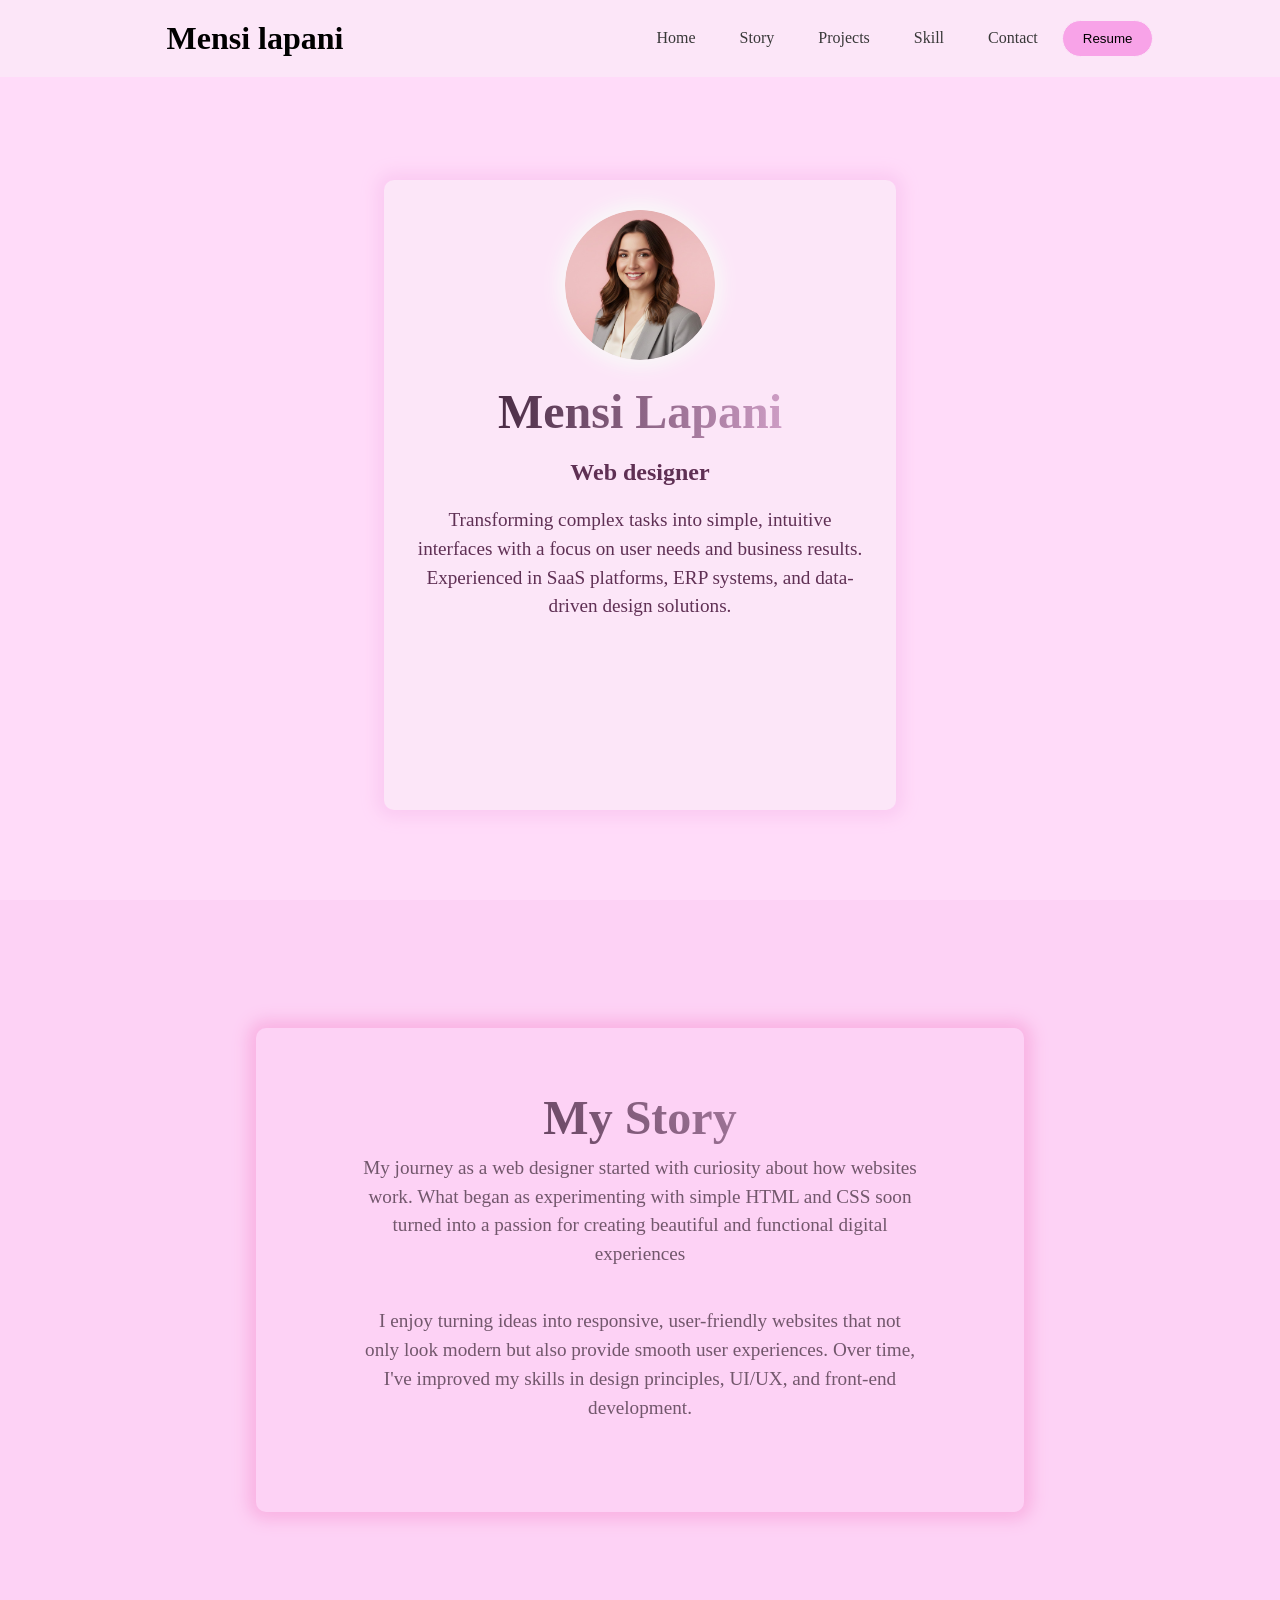
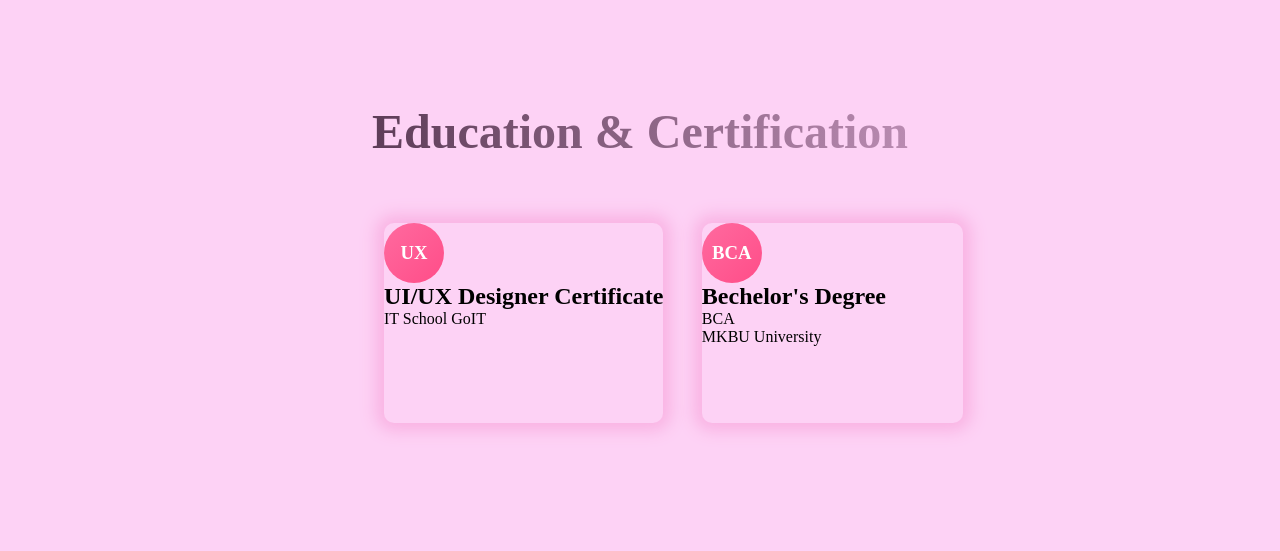
==== index.html @ 7a2c6141 "navbar,about ,home" ====
<!DOCTYPE html>
<html lang="en">
<head>
    <meta charset="UTF-8">
    <meta name="viewport" content="width=device-width, initial-scale=1.0">
    <title>portfolio</title>
    <link rel="stylesheet" href="design.css">
</head>
<body>
    <div class="main">
        <div class="container">
            <div class="header">   
            <span class="text">
                
                <h1>Mensi lapani</h1>
            </span>
            <span class="link">
                <a href="#home">Home</a>
                <a href="#story">Story</a>
                <a href="#project">Projects</a>
                <a href="#skill">Skill</a>
                <a href="#contact">Contact</a>
                <button id="btn">Resume</button>
            </span>   
            </div>
        </div>

       <div class="home" id="home">
            
            <div class ="home-text">
            
                <img src="profile.jpg" alt="profile picture">

                <h1>Mensi Lapani</h1>
                <h3>Web designer</h3>
                <p>Transforming complex tasks into simple, intuitive interfaces with a focus on user needs and business results. Experienced in SaaS platforms, ERP systems, and data-driven design solutions.
                </p>
            
            </div>
        </div>      
    </div> 
       <div class="story" id="story">
            <div class="story-text">
                <div class="detail">
                
            <h2>My Story</h2>
            <p>My journey as a web designer started with curiosity about how websites work. What began as experimenting with simple HTML and CSS soon turned into a passion for creating beautiful and functional digital experiences</p>
        <p>I enjoy turning ideas into responsive, user-friendly websites that not only look modern but also provide smooth user experiences. Over time, I've improved my skills in design principles, UI/UX, and front-end development.</p>
                </div>
            </div>

          <div class="education">
    
            <h1>Education & Certification</h1>
          </div>
        <div class="certi">
            <span class="certification">
            <div class="circle">
                <h3>UX</h3>
            </div>
                <h2>UI/UX Designer Certificate</h2>
                <p>IT School GoIT</p>
                
            </span>
            
       
            <span class="edu">
            <div class="circle">
                <h3>BCA</h3>
                </div>
                    <h2>Bechelor's Degree</h2>
                    <p>BCA</p>
                    <p>MKBU University</p>
            </span>
            </div>
        
        </div>

    </div>




    

    
    
</body>
</html>
---- design.css ----
/*navbar*/
*{
    margin: 0px;
    padding: 0px;
    scroll-behavior: smooth;
}
h1{
    margin: 0px;
    padding: 0px;
}

.container {
      background-color: #fce6f8;
   
    position: fixed;
    width: 100%;  
    text-align: center; 
    align-items: center;
    backdrop-filter: blur(10px);
    margin :0px 0px 0px 0px;
    
     /* backface-visibility: 10%;  */
} 
.header {
    width: 100%;
     display: flex; 
    justify-content: space-around;
    align-items: center;
    margin: 20px;
    font-size: 100%;
   
}

.link>a {
    text-decoration: none;
    color: rgb(56, 56, 56);
    margin: 20px;
    position: relative;
    font-weight: 300;
}
#btn{
    padding: 10px 20px;
    background-color: #f8a3e8;
    border: 1px solid #fce6f8;

    border-radius: 50px;
   
    
}
/* background color  */

.main{
    position: relative;
    height: 100vh;
    width: 100%;
    background-color: #ffdbf9;
   
    

}
/* box styling */
.home-text:hover{
    color: #72576c;
     transform: scale(1.05);
     transition: all 0.3s ease-in-out;
    
    
}
/* home text styling */

.home-text{
    z-index: 0;
    color:#5f3054;
     background-color: #fce6f8;
    position: absolute;
    height:70%;
    width: 40%;
    top: 20%;
    left: 30%;
    right: 30%;
    box-shadow: 0 0 1rem 0.5rem #fbcbf2;
     border-radius: 10px;
    text-align: center;
    align-items: center;

}
.home-text>img:hover{
    transform: rotate(5px);
    transform: scale(50px);
}
.home-text>img{
    width: 150px;
    height: 150px;
    border-radius: 50%;

    margin-top: 30px;
    box-shadow: 0 0 1rem 0.5rem #f9f6f8;
    object-fit: cover;
    opacity: 100%;
}   
.home-text>h1{
    font-size: 300%;
    margin: 20px;
    background: linear-gradient(90deg, #1e061a, #f9c2ef);
    -webkit-background-clip: text;
    -webkit-text-fill-color: transparent;
    

}
.home-text>h3{
    font-size: 150%;
    margin: 20px;
}
.home-text>p{
    font-size: 120%;
    padding: 0px 30px 0px 30px;
    line-height: 1.5;
}

/*my story syling*/



.story{
    background-color: #fdd2f5;
    padding-bottom: 10%;
    
}
.detail:hover{
    transform: scale(1.05);
    transition: all 0.5s ease-in-out ;
}
.story-text{
    padding-top: 10%;
    padding-bottom: 10%;
      margin:0% 0% 0% 0%; 

    text-align: center;

    
}

.detail{

    margin:0% 20% 0% 20%;
    align-items: center;
    text-align: center;
    box-shadow: 0 0 1rem 0.5rem #f9b3e3;
     border-radius: 10px;
     height: 100%;
     padding-bottom: 4%;
    
    
}
.detail>h2{
    color:#5f3054;
    font-size: 300%;
    margin: 0% 0% 0% 0%;
    background: linear-gradient(50deg, #1e061a, #f9c2ef);
    -webkit-background-clip: text;
    -webkit-text-fill-color: transparent;
    line-height: 1.5;
    padding-top:7%;
    align-items: center;
    text-align: center;
}

.detail>p{
    color: #72576c;
    font-size: 120%;
    margin:0% 10% 5% 10%;
     padding: 0px 30px 0px 30px; 
    line-height: 1.5;
    text-align: center;
}
/* education styling */
.education{
    
    padding-top: 5%;
    padding-bottom: 5%;
      margin:0% 0% 0% 0%; 
   display: fixed;
    text-align: center;
}
.education>h1{
    background: linear-gradient(90deg, #1e061a, #f9c2ef);
    -webkit-background-clip: text;
    -webkit-text-fill-color: transparent;
    font-size: 300%;
    position: relative;;
    margin: 0% 0% 0% 0%;
    padding-top:0%;
    align-items: center;
    text-align: center;
}
.certi{
    display: flex;
    margin:0% 10% 0% 30%;
}

 .certification:hover{
    box-shadow: 0 0 1rem 0.5rem #fe9de0;
    transform: scale(1.05);
    transition: all 0.5s ease-in-out ;
 }
.certification{
    background-color: #fdd2f5;
    align-items: center;
    justify-content: center;
    margin:0% 5% 0% 0%;
    box-shadow: 0 0 1rem 0.5rem #f9b3e3;
  
    border-radius: 10px;
      
    padding-bottom:10% ;

}
.circle {
  width: 60px;   
  height: 60px;
  background: linear-gradient(135deg, #ff6a9f, #ff4d88);
  border-radius: 50%;
    display: flex;
  justify-content: center;
  align-items: center;
  font-size: 100%;   
  color: white;
}
.edu:hover{
    box-shadow: 0 0 1rem 0.5rem #fe9de0;
    transform: scale(1.05);
    transition: all 0.5s ease-in-out ;
}
.edu{
    background-color: #fdd2f5;
    padding-right: 10%;;
    align-items:center;
    justify-content: center;
    
    box-shadow: 0 0 1rem 0.5rem #f9b3e3;
   
        border-radius: 10px;
        
    padding-bottom:10% ;

}
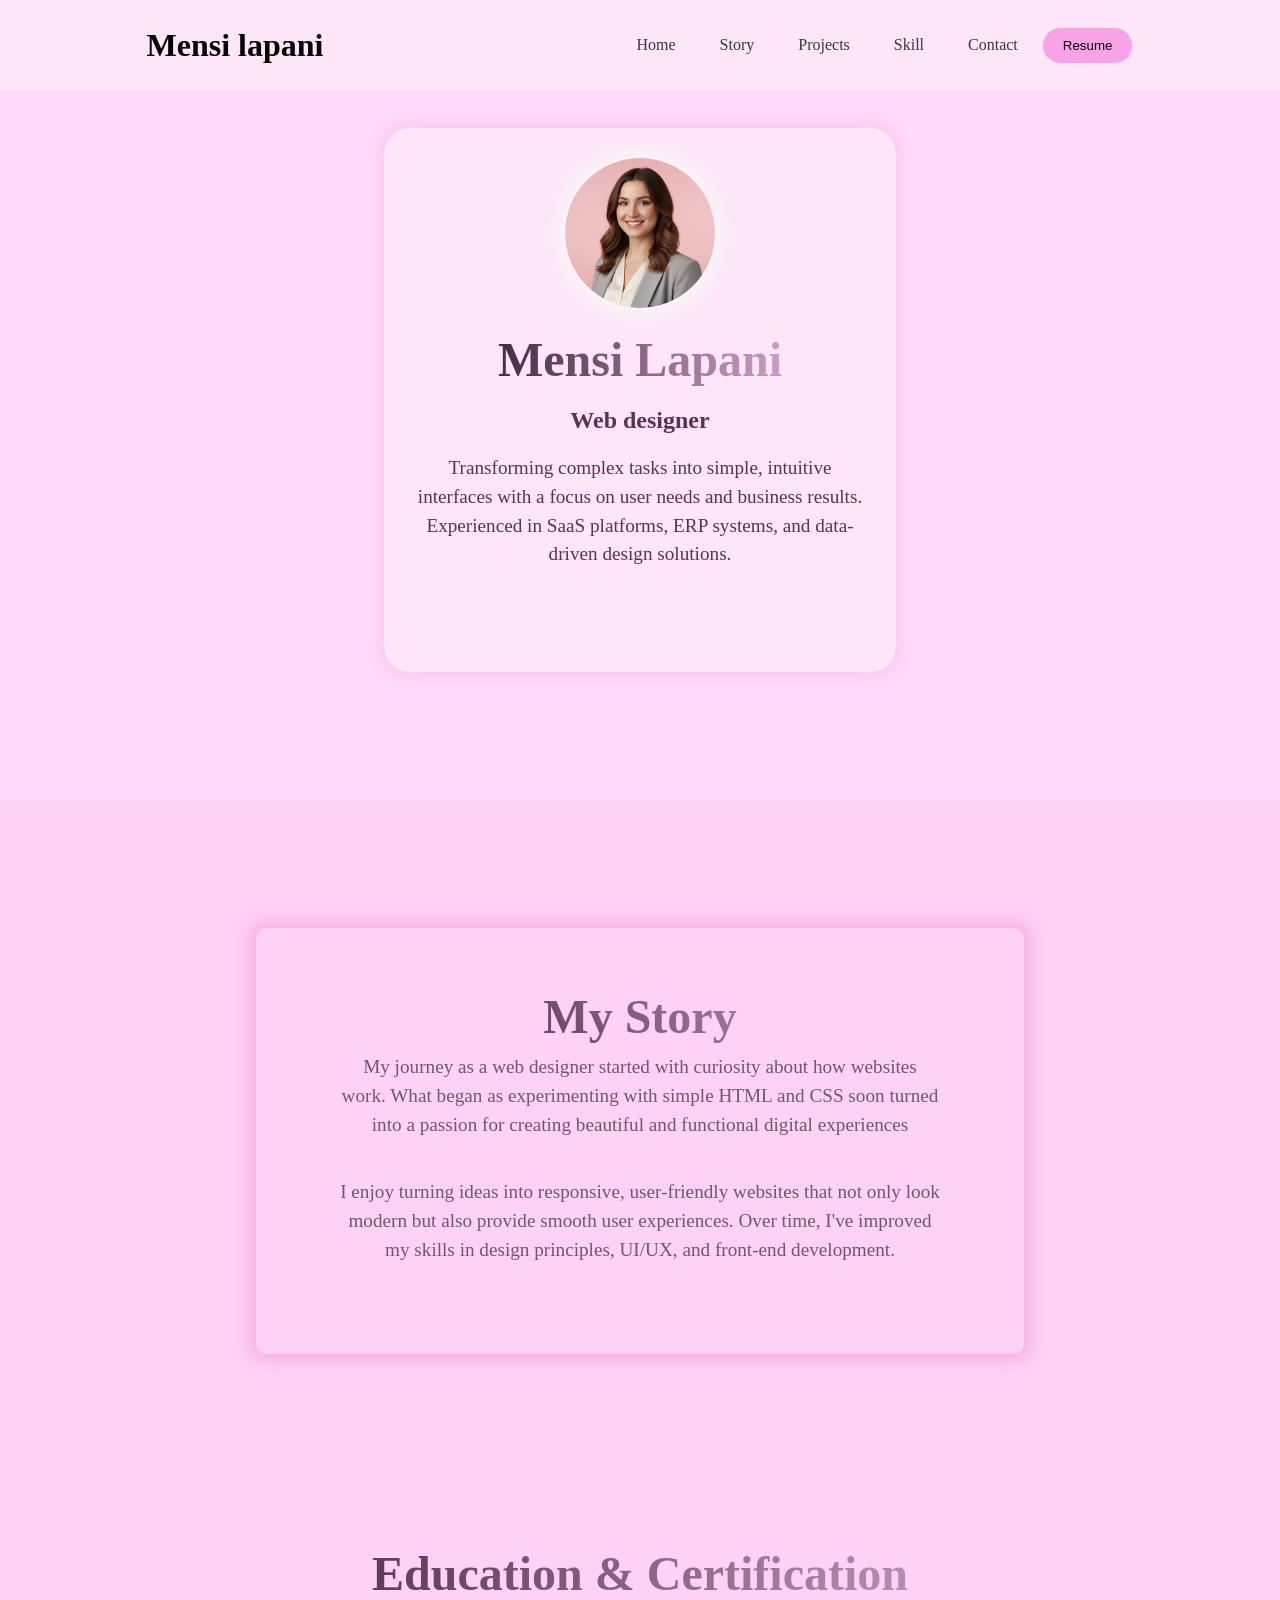
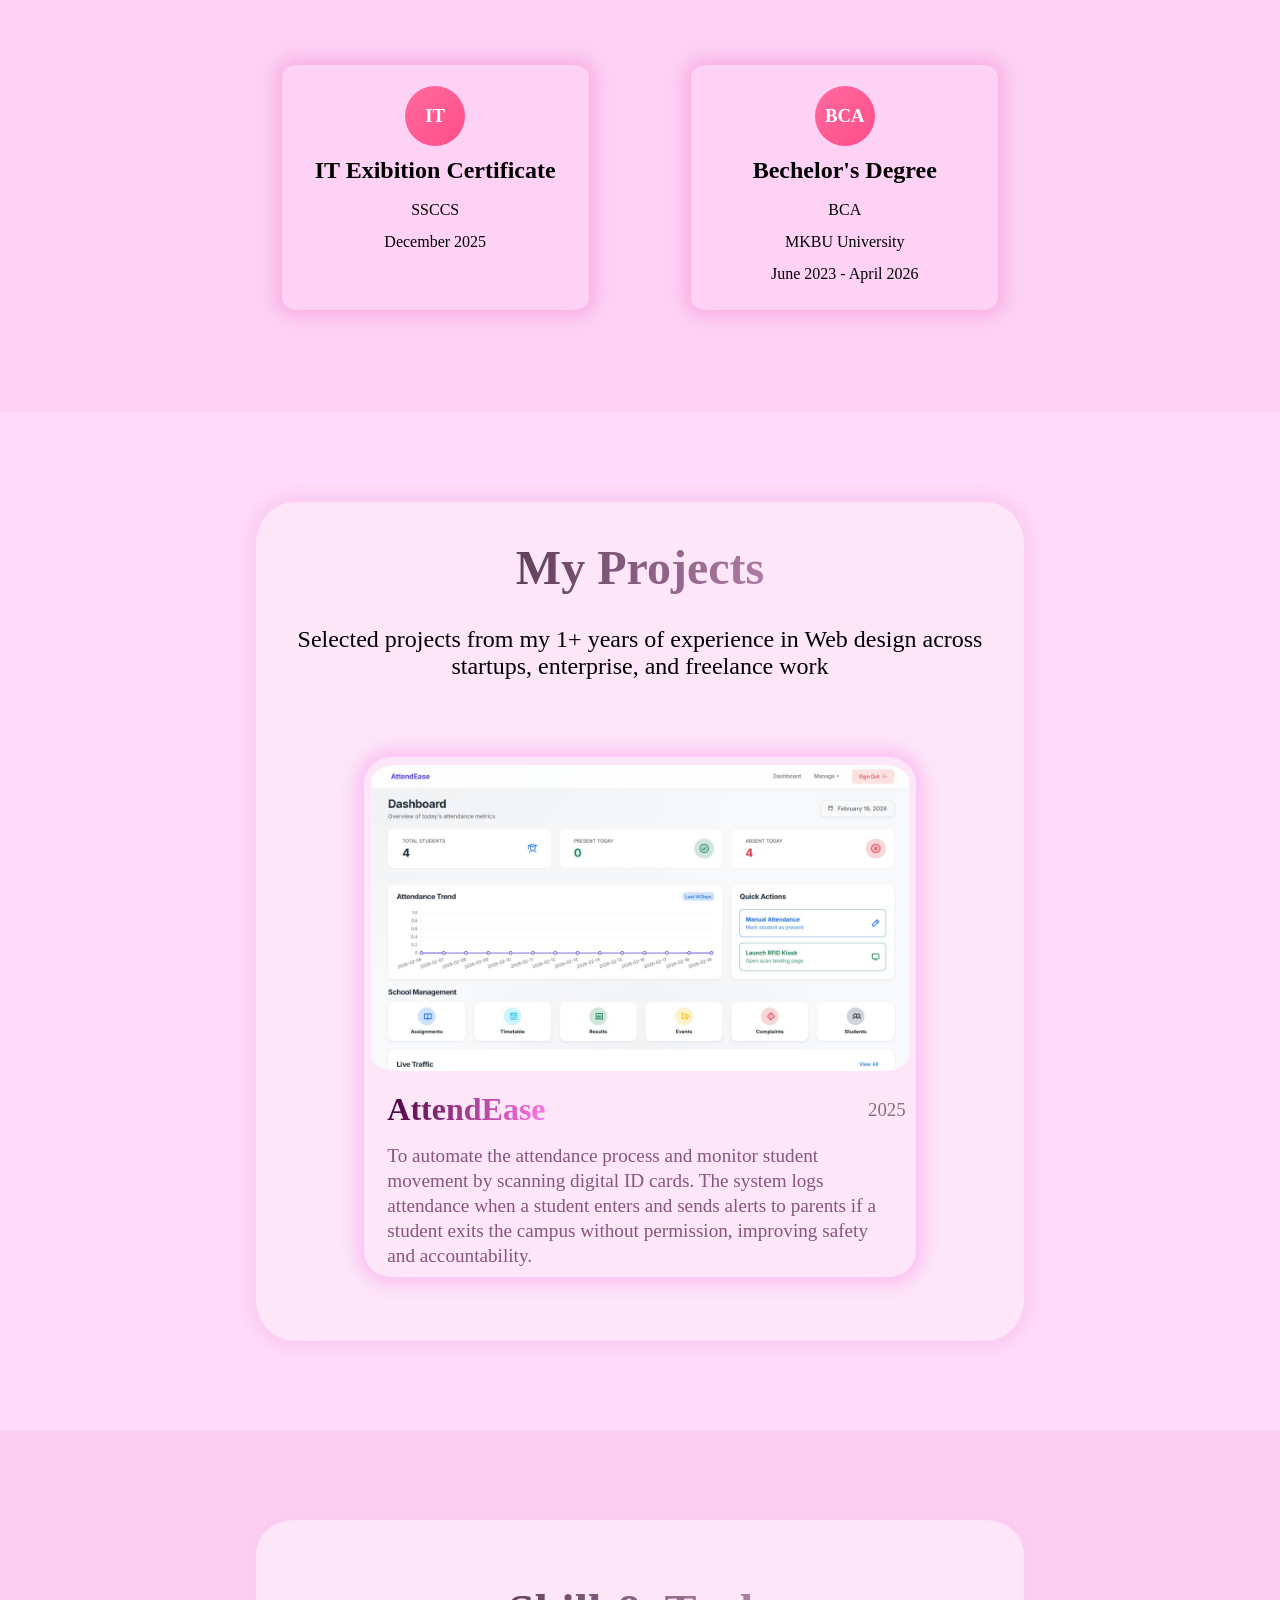
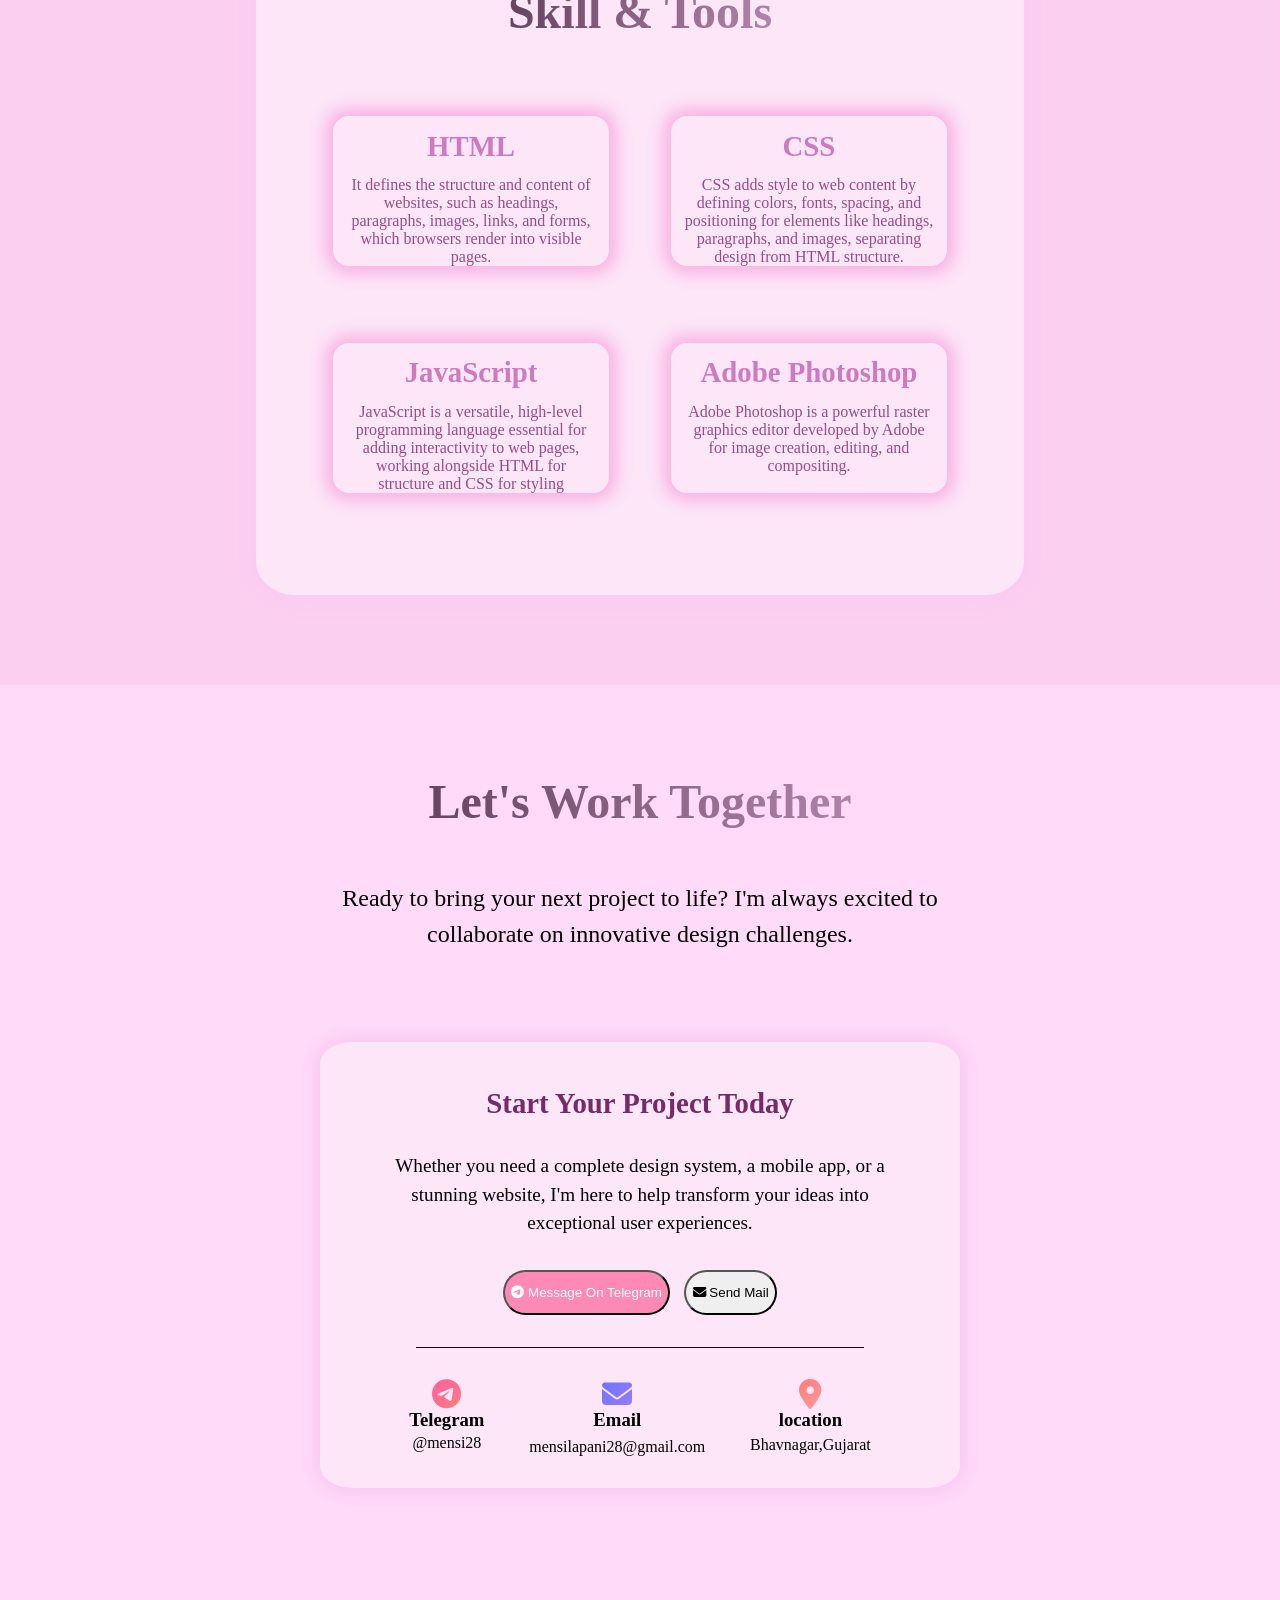
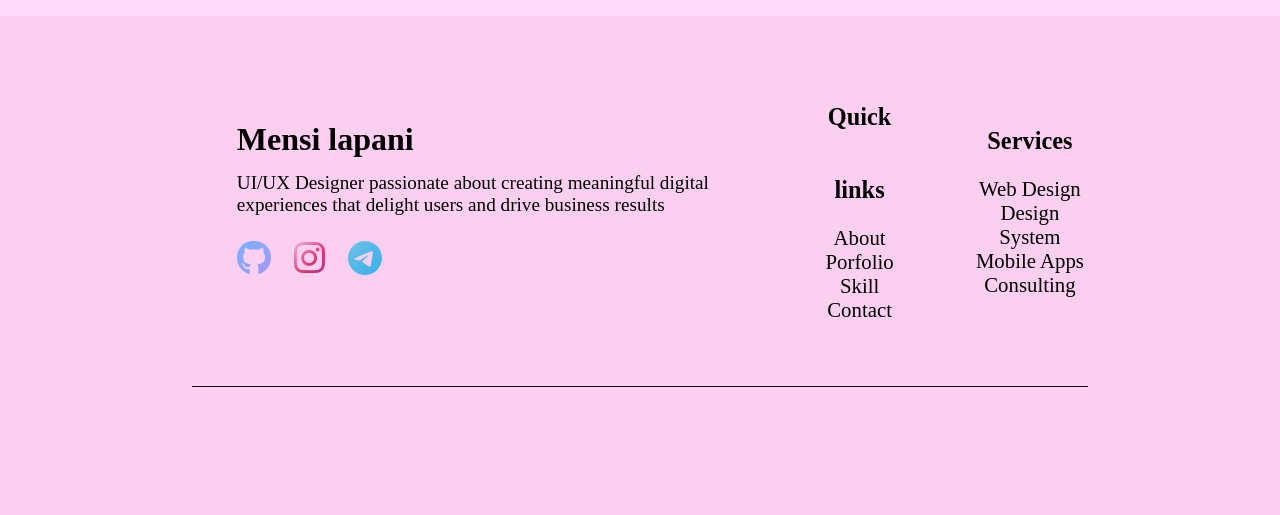
==== commit 8478107e: "portfolio" ====
--- a/index.html
+++ b/index.html
@@ -1,89 +1,241 @@
 <!DOCTYPE html>
 <html lang="en">
+
 <head>
     <meta charset="UTF-8">
     <meta name="viewport" content="width=device-width, initial-scale=1.0">
     <title>portfolio</title>
     <link rel="stylesheet" href="design.css">
+    <link rel="stylesheet" href="https://cdnjs.cloudflare.com/ajax/libs/font-awesome/6.5.0/css/all.min.css">
 </head>
-<body>
-    <div class="main">
-        <div class="container">
-            <div class="header">   
-            <span class="text">
-                
-                <h1>Mensi lapani</h1>
-            </span>
-            <span class="link">
-                <a href="#home">Home</a>
-                <a href="#story">Story</a>
-                <a href="#project">Projects</a>
-                <a href="#skill">Skill</a>
-                <a href="#contact">Contact</a>
-                <button id="btn">Resume</button>
-            </span>   
-            </div>
-        </div>
-
-       <div class="home" id="home">
-            
-            <div class ="home-text">
-            
-                <img src="profile.jpg" alt="profile picture">
-
-                <h1>Mensi Lapani</h1>
-                <h3>Web designer</h3>
-                <p>Transforming complex tasks into simple, intuitive interfaces with a focus on user needs and business results. Experienced in SaaS platforms, ERP systems, and data-driven design solutions.
-                </p>
-            
-            </div>
-        </div>      
-    </div> 
-       <div class="story" id="story">
-            <div class="story-text">
-                <div class="detail">
-                
+
+<div class="main">
+    <div class="header">
+        <span>
+            <h1>Mensi lapani</h1>
+        </span>
+        <span>
+            <a href="#home">Home</a>
+            <a href="#story">Story</a>
+            <a href="#project">Projects</a>
+            <a href="#skill">Skill</a>
+            <a href="#contact">Contact</a>
+            <button id="btn">Resume</button>
+        </span>
+    </div>
+</div>
+
+
+<div class="main" id="home">
+
+    <div class="home-text">
+
+        <img src="profile.jpg" alt="profile picture">
+
+        <h1>Mensi Lapani</h1>
+        <h3>Web designer</h3>
+        <p>Transforming complex tasks into simple, intuitive interfaces with a focus on user needs and business
+            results. Experienced in SaaS platforms, ERP systems, and data-driven design solutions.
+        </p>
+
+    </div>
+</div>
+
+
+<div class="story" id="story">
+    <div class="story-text">
+        <div class="detail">
+
             <h2>My Story</h2>
-            <p>My journey as a web designer started with curiosity about how websites work. What began as experimenting with simple HTML and CSS soon turned into a passion for creating beautiful and functional digital experiences</p>
-        <p>I enjoy turning ideas into responsive, user-friendly websites that not only look modern but also provide smooth user experiences. Over time, I've improved my skills in design principles, UI/UX, and front-end development.</p>
-                </div>
-            </div>
-
-          <div class="education">
-    
-            <h1>Education & Certification</h1>
-          </div>
-        <div class="certi">
-            <span class="certification">
+            <p>My journey as a web designer started with curiosity about how websites work. What began as
+                experimenting with simple HTML and CSS soon turned into a passion for creating beautiful and
+                functional digital experiences</p>
+            <p>I enjoy turning ideas into responsive, user-friendly websites that not only look modern but also
+                provide smooth user experiences. Over time, I've improved my skills in design principles, UI/UX, and
+                front-end development.</p>
+        </div>
+    </div>
+
+    <div class="education">
+
+        <h1>Education & Certification</h1>
+    </div>
+    <div class="certi">
+        <div class="edu">
             <div class="circle">
-                <h3>UX</h3>
-            </div>
-                <h2>UI/UX Designer Certificate</h2>
-                <p>IT School GoIT</p>
-                
-            </span>
-            
-       
-            <span class="edu">
+                <h3>IT</h3>
+            </div>
+            <h2>IT Exibition Certificate</h2>
+            <p>SSCCS</p>
+            <p>December 2025</p>
+
+
+        </div>
+
+
+        <div class="edu">
             <div class="circle">
                 <h3>BCA</h3>
+            </div>
+            <h2>Bechelor's Degree</h2>
+            <p>BCA</p>
+            <p>MKBU University</p>
+            <p>June 2023 - April 2026</p>
+        </div>
+    </div>
+
+</div>
+
+
+
+<div id="project">
+    <div class="box">
+        <h1>My Projects</h1>
+        <p>Selected projects from my 1+ years of experience in Web design across startups, enterprise, and freelance
+            work</p>
+        <div class="system">
+            <div class="project">
+                <img src="attand.jpg" alt="AttendEase">
+                <div class="head">
+                    <h2>AttendEase</h2>
+                    <h3>2025</h3>
                 </div>
-                    <h2>Bechelor's Degree</h2>
-                    <p>BCA</p>
-                    <p>MKBU University</p>
-            </span>
-            </div>
-        
-        </div>
-
-    </div>
-
-
-
-
-    
-
-    
-    
+                <p>To automate the attendance process and monitor student movement by scanning digital ID cards. The
+                    system logs attendance when a student enters and sends alerts to parents if a student exits the
+                    campus
+                    without permission, improving safety and accountability.</p>
+            </div>
+
+        </div>
+    </div>
+</div>
+
+<div id="skill">
+    <div class="skill">
+        <h1>Skill & Tools</h1>
+        <div class="box1">
+            <div class="tools">
+                <h2>HTML</h2>
+                <p>It defines the structure and content of websites, such as headings, paragraphs, images, links,
+                    and forms, which browsers render into visible pages.</p>
+            </div>
+            <div class="tools">
+                <h2>CSS</h2>
+                <p>CSS adds style to web content by defining colors, fonts, spacing, and positioning for elements
+                    like headings, paragraphs, and images, separating design from HTML structure.</p>
+            </div>
+        </div>
+        <div class="box2">
+            <div class="tools">
+                <h2>JavaScript</h2>
+                <p>JavaScript is a versatile, high-level programming language essential for adding interactivity to
+                    web pages, working alongside HTML for structure and CSS for styling</p>
+            </div>
+            <div class="tools">
+                <h2>Adobe Photoshop</h2>
+                <p>Adobe Photoshop is a powerful raster graphics editor developed by Adobe for image creation,
+                    editing, and compositing.</p>
+            </div>
+
+        </div>
+    </div>
+</div>
+<div id="contact">
+    <div class="contact">
+        <h1>Let's Work Together</h1>
+        <p>Ready to bring your next project to life? I'm always excited to collaborate on innovative design
+            challenges.
+        </p>
+    </div>
+    <div class="con-detail">
+        <h3>Start Your Project Today</h3>
+        <p>Whether you need a complete design system, a mobile app, or a stunning website, I'm here to help
+            transform your ideas into exceptional user experiences.</p>
+        <div class="b1">
+            <button class="btn1">
+                <i class="fa-brands fa-telegram"></i>
+                Message On Telegram
+            </button>
+
+            <button class="btn2">
+                <i class="fa-solid fa-envelope"></i>
+                Send Mail
+            </button>
+        </div>
+
+        <!-- <hr> -->
+        <div class="con-link">
+
+            <div class="tel">
+                <span class="tele">
+                    <i class="fa-brands fa-telegram"></i>
+                </span>
+                <h3>Telegram</h3>
+                <p>@mensi28</p>
+            </div>
+            <div class="tel">
+                <span class="em">
+                    <i class="fa-solid fa-envelope"></i>
+                </span>
+                <h3>Email</h3>
+
+                <p>mensilapani28@gmail.com</p>
+            </div>
+            <div class="tel">
+                <span class="loc">
+                    <i class="fa-solid fa-location-dot"></i>
+                </span>
+                <h3>location</h3>
+                <p>Bhavnagar,Gujarat</p>
+            </div>
+        </div>
+    </div>
+</div>
+
+
+<div id="footer">
+    <div class="footer">
+        <div class="name">
+            <h2>Mensi lapani</h2>
+            <p>UI/UX Designer passionate about creating meaningful digital experiences that delight users and drive
+                business results</p>
+            <div class="icon">
+                <i id="git" class="fa-brands fa-github"></i>
+                <i id="insta" class="fa-brands fa-instagram"></i>
+                <i id="teleg" class="fa-brands fa-telegram"></i>
+            </div>
+        </div>
+
+        <div class="plist">
+            <div class="list">
+                <h3>Quick links</h3>
+                <p>About</p>
+                <p>Porfolio </p>
+                <p>Skill</p>
+                <p>Contact</p>
+
+            </div>
+            <div class="list">
+                <h3>Services</h3>
+                <p>Web Design</p>
+                <p>Design System</p>
+                <p> Mobile Apps</p>
+                <p>Consulting</p>
+            </div>
+        </div>
+    </div>
+
+
+
+
+</div>
+
+
+
+
+
+
+
 </body>
+
 </html>
--- a/design.css
+++ b/design.css
@@ -1,248 +1,663 @@
-
 /*navbar*/
-*{
+* {
     margin: 0px;
     padding: 0px;
     scroll-behavior: smooth;
 }
-h1{
+
+h1 {
     margin: 0px;
     padding: 0px;
 }
 
-.container {
-      background-color: #fce6f8;
-   
-    position: fixed;
-    width: 100%;  
-    text-align: center; 
-    align-items: center;
-    backdrop-filter: blur(10px);
-    margin :0px 0px 0px 0px;
-    
-     /* backface-visibility: 10%;  */
-} 
 .header {
     width: 100%;
-     display: flex; 
+    display: flex;
     justify-content: space-around;
     align-items: center;
     margin: 20px;
     font-size: 100%;
-   
-}
-
-.link>a {
+    /* position: fixed; */
+    /* top: 0; */
+    background-color: #fce6f8;
+    height: 10%;
+    position: fixed;
+    width: 100%;
+    text-align: center;
+    align-items: center;
+    backdrop-filter: blur(10px);
+    margin: 0px 0px 0px 0px;
+}
+
+a{
     text-decoration: none;
     color: rgb(56, 56, 56);
     margin: 20px;
     position: relative;
     font-weight: 300;
 }
-#btn{
+
+#btn {
     padding: 10px 20px;
     background-color: #f8a3e8;
     border: 1px solid #fce6f8;
-
     border-radius: 50px;
-   
-    
-}
+}
+
 /* background color  */
-
-.main{
-    position: relative;
-    height: 100vh;
-    width: 100%;
+.main {
+    /* position: relative; */
+    /* height: 100vh; */
+    /* width: 100%; */
     background-color: #ffdbf9;
-   
-    
-
-}
+}
+
 /* box styling */
-.home-text:hover{
+.home-text:hover {
     color: #72576c;
-     transform: scale(1.05);
-     transition: all 0.3s ease-in-out;
-    
-    
-}
+    transform: scale(1.05);
+    transition: all 0.3s ease-in-out;
+}
+
 /* home text styling */
-
-.home-text{
-    z-index: 0;
-    color:#5f3054;
-     background-color: #fce6f8;
-    position: absolute;
-    height:70%;
-    width: 40%;
-    top: 20%;
-    left: 30%;
-    right: 30%;
+#home {
+    height: auto;
+    padding: 10%;
+}
+
+.home-text {
+    color: #5f3054;
+    background-color: #fce6f8;
+    height: 80%;
+    width: 50%;
+    padding-bottom: 10%;
+    margin: auto;
     box-shadow: 0 0 1rem 0.5rem #fbcbf2;
-     border-radius: 10px;
-    text-align: center;
-    align-items: center;
-
-}
-.home-text>img:hover{
+    border-radius: 5%;
+    text-align: center;
+    align-items: center;
+}
+
+.home-text>img:hover {
     transform: rotate(5px);
     transform: scale(50px);
 }
-.home-text>img{
+
+.home-text>img {
     width: 150px;
     height: 150px;
     border-radius: 50%;
-
     margin-top: 30px;
     box-shadow: 0 0 1rem 0.5rem #f9f6f8;
     object-fit: cover;
     opacity: 100%;
-}   
-.home-text>h1{
+}
+
+.home-text>h1 {
     font-size: 300%;
     margin: 20px;
     background: linear-gradient(90deg, #1e061a, #f9c2ef);
     -webkit-background-clip: text;
     -webkit-text-fill-color: transparent;
-    
-
-}
-.home-text>h3{
+}
+
+.home-text>h3 {
     font-size: 150%;
     margin: 20px;
 }
-.home-text>p{
+
+.home-text>p {
     font-size: 120%;
     padding: 0px 30px 0px 30px;
     line-height: 1.5;
 }
 
 /*my story syling*/
-
-
-
-.story{
+.story {
     background-color: #fdd2f5;
-    padding-bottom: 10%;
-    
-}
-.detail:hover{
+    padding-bottom: 8%;
+}
+
+.detail:hover {
     transform: scale(1.05);
-    transition: all 0.5s ease-in-out ;
-}
-.story-text{
+    transition: all 0.5s ease-in-out;
+}
+
+.story-text {
     padding-top: 10%;
     padding-bottom: 10%;
-      margin:0% 0% 0% 0%; 
-
-    text-align: center;
-
-    
-}
-
-.detail{
-
-    margin:0% 20% 0% 20%;
+    margin: 0% 0% 0% 0%;
+    text-align: center;
+}
+
+.detail {
+
+    margin: 0% 20% 0% 20%;
     align-items: center;
     text-align: center;
     box-shadow: 0 0 1rem 0.5rem #f9b3e3;
-     border-radius: 10px;
-     height: 100%;
-     padding-bottom: 4%;
-    
-    
-}
-.detail>h2{
-    color:#5f3054;
+    border-radius: 10px;
+    height: 100%;
+    padding-bottom: 4%;
+}
+
+.detail>h2 {
+    color: #5f3054;
     font-size: 300%;
     margin: 0% 0% 0% 0%;
     background: linear-gradient(50deg, #1e061a, #f9c2ef);
     -webkit-background-clip: text;
     -webkit-text-fill-color: transparent;
     line-height: 1.5;
-    padding-top:7%;
-    align-items: center;
-    text-align: center;
-}
-
-.detail>p{
+    padding-top: 7%;
+    align-items: center;
+    text-align: center;
+}
+
+.detail>p {
     color: #72576c;
     font-size: 120%;
-    margin:0% 10% 5% 10%;
-     padding: 0px 30px 0px 30px; 
+    margin: 0% 7% 5% 7%;
+    padding: 0px 30px 0px 30px;
     line-height: 1.5;
     text-align: center;
 }
+
 /* education styling */
-.education{
-    
+.education {
     padding-top: 5%;
     padding-bottom: 5%;
-      margin:0% 0% 0% 0%; 
-   display: fixed;
-    text-align: center;
-}
-.education>h1{
+    margin: 0% 0% 0% 0%;
+    display: fixed;
+    text-align: center;
+}
+
+.education>h1 {
     background: linear-gradient(90deg, #1e061a, #f9c2ef);
     -webkit-background-clip: text;
     -webkit-text-fill-color: transparent;
     font-size: 300%;
-    position: relative;;
+    position: relative;
     margin: 0% 0% 0% 0%;
-    padding-top:0%;
-    align-items: center;
-    text-align: center;
-}
-.certi{
-    display: flex;
-    margin:0% 10% 0% 30%;
-}
-
- .certification:hover{
+    padding-top: 0%;
+    align-items: center;
+    text-align: center;
+}
+
+.certi {
+    display: flex;
+    margin: 0% 10% 0% 10%;
+    gap: 10%;
+    justify-content: center;
+}
+
+/*circle styling*/
+.circle {
+    width: 60px;
+    height: 60px;
+    background: linear-gradient(135deg, #ff6a9f, #ff4d88);
+    border-radius: 50%;
+    display: flex;
+    justify-content: center;
+    align-items: center;
+    font-size: 100%;
+    text-align: center;
+    color: white;
+    margin: auto;
+}
+
+/*box content styling*/
+.edu:hover {
     box-shadow: 0 0 1rem 0.5rem #fe9de0;
     transform: scale(1.05);
-    transition: all 0.5s ease-in-out ;
- }
-.certification{
+    transition: all 0.5s ease-in-out;
+}
+
+.edu {
     background-color: #fdd2f5;
     align-items: center;
     justify-content: center;
-    margin:0% 5% 0% 0%;
+    text-align: center;
+    line-height: 2;
     box-shadow: 0 0 1rem 0.5rem #f9b3e3;
+    border-radius: 5%;
+    width: 30%;
+    padding-top: 2%;
+    padding-bottom: 2%;
+}
+
+/* project styling*/
+#project {
+    background-color: #ffdbf9;
+    padding-top: 7%;
+    margin: auto;
+    align-items: center;
+    text-align: center;
+    justify-content: center;
+    padding-bottom: 7%;
+}
+
+.box {
+    background-color: #fce6f8;
+    padding-bottom: 5%;
+    width: 60%;
+    margin: auto;
+
+
+    border-radius: 5%;
+    box-shadow: 0 0 1rem 0.5rem #fbcbf2;
+
+}
+
+.box>h1 {
+    background: linear-gradient(90deg, #11000e, #ffbbf2);
+    -webkit-background-clip: text;
+    -webkit-text-fill-color: transparent;
+    margin: auto;
+    padding-top: 5%;
+    font-size: 300%;
+    padding-bottom: 4%;
+    align-items: center;
+    text-align: center;
+    justify-content: center;
+}
+
+.box>p {
+    font-size: 150%;
+    margin: auto;
+    padding-left: 5%;
+    padding-right: 5%;
+    padding-bottom: 5%;
+    align-items: center;
+    justify-content: center;
+    text-align: center;
+}
+
+.system {
+    display: flex;
+    margin: auto;
+    align-items: center;
+    text-align: center;
+    justify-content: center;
+    padding-top: 5%;
+
+
+}
+
+/*project box styling*/
+.project:hover {
+    box-shadow: 0 0 1rem 0.5rem #fcc2f2;
+    transform: translateY(-15px);
+}
+
+.project {
+    box-shadow: 0 0 1rem 0.5rem #fcc2f2;
+    height: 20%;
+    margin-left: 3%;
+    margin-right: 3%;
+    width: 70%;
+    padding: 1%;
+    border-radius: 5%;
+    transition: all 0.5s ease-in-out;
+
+}
+
+.head {
+    display: flex;
+}
+
+.head>h2 {
+    height: 100%;
+    font-size: 200%;
+    background: linear-gradient(90deg, #4a043d, #ff75e6);
+    -webkit-background-clip: text;
+    -webkit-text-fill-color: transparent;
+    padding-bottom: 3%;
+    padding-top: 3%;
+    text-align: left;
+    margin-left: 3%;
+}
+
+.head>h3 {
+    color: #11000e82;
+    font-weight: lighter;
+    padding-top: 4.5%;
+    text-align: right;
+    margin-left: 60%;
+    align-items: end;
+}
+
+.project>p {
+    font-size: 120%;
+    line-height: 1.3;
+    align-items: center;
+    text-align: left;
+    justify-content: center;
+    margin-left: 3%;
+    margin-right: 3%;
+    color: #4a043da5
+}
+
+.project>img {
+    height: 100%;
+    width: 100%;
+
+
+    border-radius: 5%;
+}
+
+/* Skill styling*/
+#skill {
+    background-color: #fab9e9ae;
+    padding-top: 7%;
+    padding-bottom: 7%;
+}
+
+.skill {
+
+    background-color: #fce6f8;
+    padding-bottom: 5%;
+    padding-top: 5%;
+    width: 60%;
+    margin: auto;
+    border-radius: 5%;
+    box-shadow: 0 0 1rem 0.5rem #fbcbf2;
+}
+
+.skill>h1 {
+    text-align: center;
+    align-items: center;
+    justify-content: center;
+    font-size: 300%;
+    background: linear-gradient(90deg, #1e061a, #f9c2ef);
+    -webkit-background-clip: text;
+    -webkit-text-fill-color: transparent;
+}
+
+.tools {
+    /* padding-left: 5%;
+    padding-right:5%; */
+    border-radius: 1rem;
+    box-shadow: 0 0 1rem 0.5rem #f9b3e3;
+    /* padding-top: 5%;
+    padding-bottom: 5%; */
+    /* padding: auto;
+    margin: auto;
+    margin-left: 5%;
+    margin-right: 5%; */
+    width: 50%;
+    height: 150px;
+    transition: all 0.5s ease-in-out;
+
+}
+.tools:hover{
+    box-shadow:  0 0 1rem 0.5s #fcc2f2;
+    transform: translateY(-15px);
+}
+
+.tools>h2 {
+    padding-bottom: 5%;
+    padding-top:5%;
+    margin: 0;
+    text-align: center;
+    justify-content: center;
+    align-items: center;
+    font-size: 180%;
+    color:#a0138883
+   
+}
+.tools>p{
+    color:#660653ae;
+    padding-left: 5%;
+    padding-right: 5%;
+    padding-bottom: 5%;
+}
+.box1 {
+    padding-top: 10%;
+    padding-bottom: 10%;
+    display: flex;
+    gap: 10%;
+    margin: auto;
+    justify-content: center;
+    align-items: center;
+    text-align: center;
+    width: 80%;
+    height: 40%;
+}
+
+.box2 {
+
+    padding-bottom: 5%;
+    display: flex;
+    margin: auto;
+    gap: 10%;
+    justify-content: center;
+    align-items: center;
+    text-align: center;
+    width: 80%;
+    height: 40%;
+}
+/*contact styling*/
+#contact{
+    background-color: #ffdbf9;
+    padding-bottom: 10%;
+}
+.contact>h1{
+
+    align-items: center;
+    text-align: center;
+    justify-content: center; 
+    padding-top: 7%;
+    margin: auto; 
+    padding-bottom: 4%;  
+    font-size: 300%;
+    background: linear-gradient(90deg, #1e061a, #f9c2ef);
+    -webkit-background-clip: text;
+    -webkit-text-fill-color: transparent;
+
+}
+.contact>p{
+    align-items: center;
+    text-align: center;
+    justify-content: center; 
+    font-size: 150%;
+    margin-left:25%;
+    margin-right: 25%;
+    line-height: 1.5;
+    font-weight: lighter;
+    padding-bottom: 7%;
+}
+.con-detail:hover{
+    box-shadow: 0 0 1rem 0.5rem #fcc2f2;
+    transform: translateY(-15px);
+}
+.con-detail{
+    box-shadow: 0 0 1rem 0.5rem #fbcbf2;
+    /* height: 40%; */
+    background-color: #fce6f8;
+    margin: auto;
+    width: 50%;
+    align-items: center;
+    justify-content: center;
+    text-align: center;
+    border-radius: 5%;
+    transition: all 0.5s ease-in-out;
+    /* margin-bottom: 10%; */
+}
+.con-detail>h3{
+    font-size: 180%;
+    padding-top:7%;
+    padding-bottom: 5%;
+    color:#772a6a
+}
+.con-detail>p{
+    align-items: center;
+    justify-content: center;
+    text-align: center;
+    line-height: 1.5;
+    font-size: 120%;
+    margin: auto;
+    padding-left: 10%;
+    padding-right: 10%;
+    padding-bottom: 5%;
+ 
+}
+.b1{
+        margin: auto;
+}
+.btn1{
+   
+   padding: 2%  1% 2% 1%;
+    border-radius: 20rem;
+    background: linear-gradient(135deg, #ff6a9ebe, #ff4d889b);
+    margin: auto;
+    color: white;
+    font-weight: 300;  
+}
+.btn2{
+    padding: 2% 1% 2% 1%;
+     border-radius: 20rem;
+    margin-left: 10px;
+
+    
+ }
+ 
+ .con-link{
+    display: flex;
+    margin: auto;
+    justify-content: center;
+    border-top:  1px solid #11000e;
+    margin-top: 5%;
+    width: 70%;
+ }
+ .tel:hover{
+    transform: scale(1.1);
+ }
+ .tel{
+    padding-left: 5%;
+    padding-right: 5%;
+    justify-content: center;
+    align-items: center;
+    padding-top: 7%;
+    padding-bottom: 7%;
   
-    border-radius: 10px;
-      
-    padding-bottom:10% ;
-
-}
-.circle {
-  width: 60px;   
-  height: 60px;
-  background: linear-gradient(135deg, #ff6a9f, #ff4d88);
-  border-radius: 50%;
-    display: flex;
-  justify-content: center;
-  align-items: center;
-  font-size: 100%;   
-  color: white;
-}
-.edu:hover{
-    box-shadow: 0 0 1rem 0.5rem #fe9de0;
-    transform: scale(1.05);
-    transition: all 0.5s ease-in-out ;
-}
-.edu{
-    background-color: #fdd2f5;
-    padding-right: 10%;;
-    align-items:center;
-    justify-content: center;
+ }
+ .tel>p{
+    padding-top: 4%;
+ }
+ /* icon color */
+ 
+ .tele>i {
+    font-size: 30px;
+    /* color: #17aee9; */
+    background: linear-gradient(135deg, #ff5fa2, #ff7c7c);
+    -webkit-background-clip: text;
+    -webkit-text-fill-color: transparent;
+    transition: all 0.3s ease-in-out;
+   
+ }
+ .em>i {
+    font-size: 30px;
+    background: linear-gradient(135deg, #6b73ff, #9c7bff);
+    -webkit-background-clip: text;
+    -webkit-text-fill-color: transparent;
+    transition: all 0.3s ease-in-out;
+ }
+ .loc>i{
+    font-size: 30px;
+    background: linear-gradient(135deg, #ff7c7c, #ff9a9e);
+    -webkit-background-clip: text;
+    -webkit-text-fill-color: transparent;
+    transition: all 0.3s ease-in-out;
+   
+ }
+ /*footer styling*/
+ #footer{
+    background-color: #fab9e9ae;
+    padding-bottom: 5%;
+ }
+ .footer{
+    padding-top:5%;
+    display: flex;
+    align-items: center;
+    justify-content: space-between;
+    margin: auto;
+    padding-bottom: 5%;
+    gap:10%;
+    border-bottom:  1px solid #11000e;
+    margin-bottom: 5%;
+    width: 70%;
+ }
+ .icon{
+    padding-top: 5%;
+    font-size: 35px;   
     
-    box-shadow: 0 0 1rem 0.5rem #f9b3e3;
+ }
+ .icon>i{
+        gap :3;
+        margin: auto;
+        padding-right: 3%;
+       
+ }
+ .name{
+    align-items: center;
+    justify-content: space-between;
+    margin-left:5%; 
+ }
+ .name>h2{
+    /* padding-top:5%; */
+    margin: auto;
+    font-size: 200%;
+    /* padding-left: 5%; */
+ }
+ .name>p{
+    font-size: 120%;
+    /* padding-left: 5%; */
+  
+    /* margin-right: 20%; */
+    padding-top: 3%;
+ }
+ .plist{
+    display: flex;
+    justify-content: space-between;
+    width: 60%;
+    gap:20%;
+ }
+ .list{
+    font-size: 130%;
+    /* margin: auto; */
+    text-align: center;
+  
+    /* top: 20%; */
+    margin: auto;
+
+ }
+ .list>h3{
+    line-height: 300%;
    
-        border-radius: 10px;
-        
-    padding-bottom:10% ;
-
-}
-  
+ }
+ #git:hover,
+ #insta:hover,
+ #teleg:hover
+ {
+        transform: scale(1.2);
+ }
+
+ #git{
+    background: linear-gradient(135deg, #75b4fc, #9c7cfbc4);
+    -webkit-background-clip: text;
+    -webkit-text-fill-color: transparent;
+    transition: all 0.3s ease-in-out;
+ }
+ #insta{
+    background: linear-gradient(135deg, #f0b5e2, #E1306C, #833AB4);
+    -webkit-background-clip: text;
+    -webkit-text-fill-color: transparent;
+    transition: all 0.3s ease-in-out;
+ }
+ #teleg{
+    background: linear-gradient(135deg, #6EC1E4, #2AABEE);
+    -webkit-background-clip: text;
+    -webkit-text-fill-color: transparent;
+    transition: all 0.3s ease-in-out;
+ }
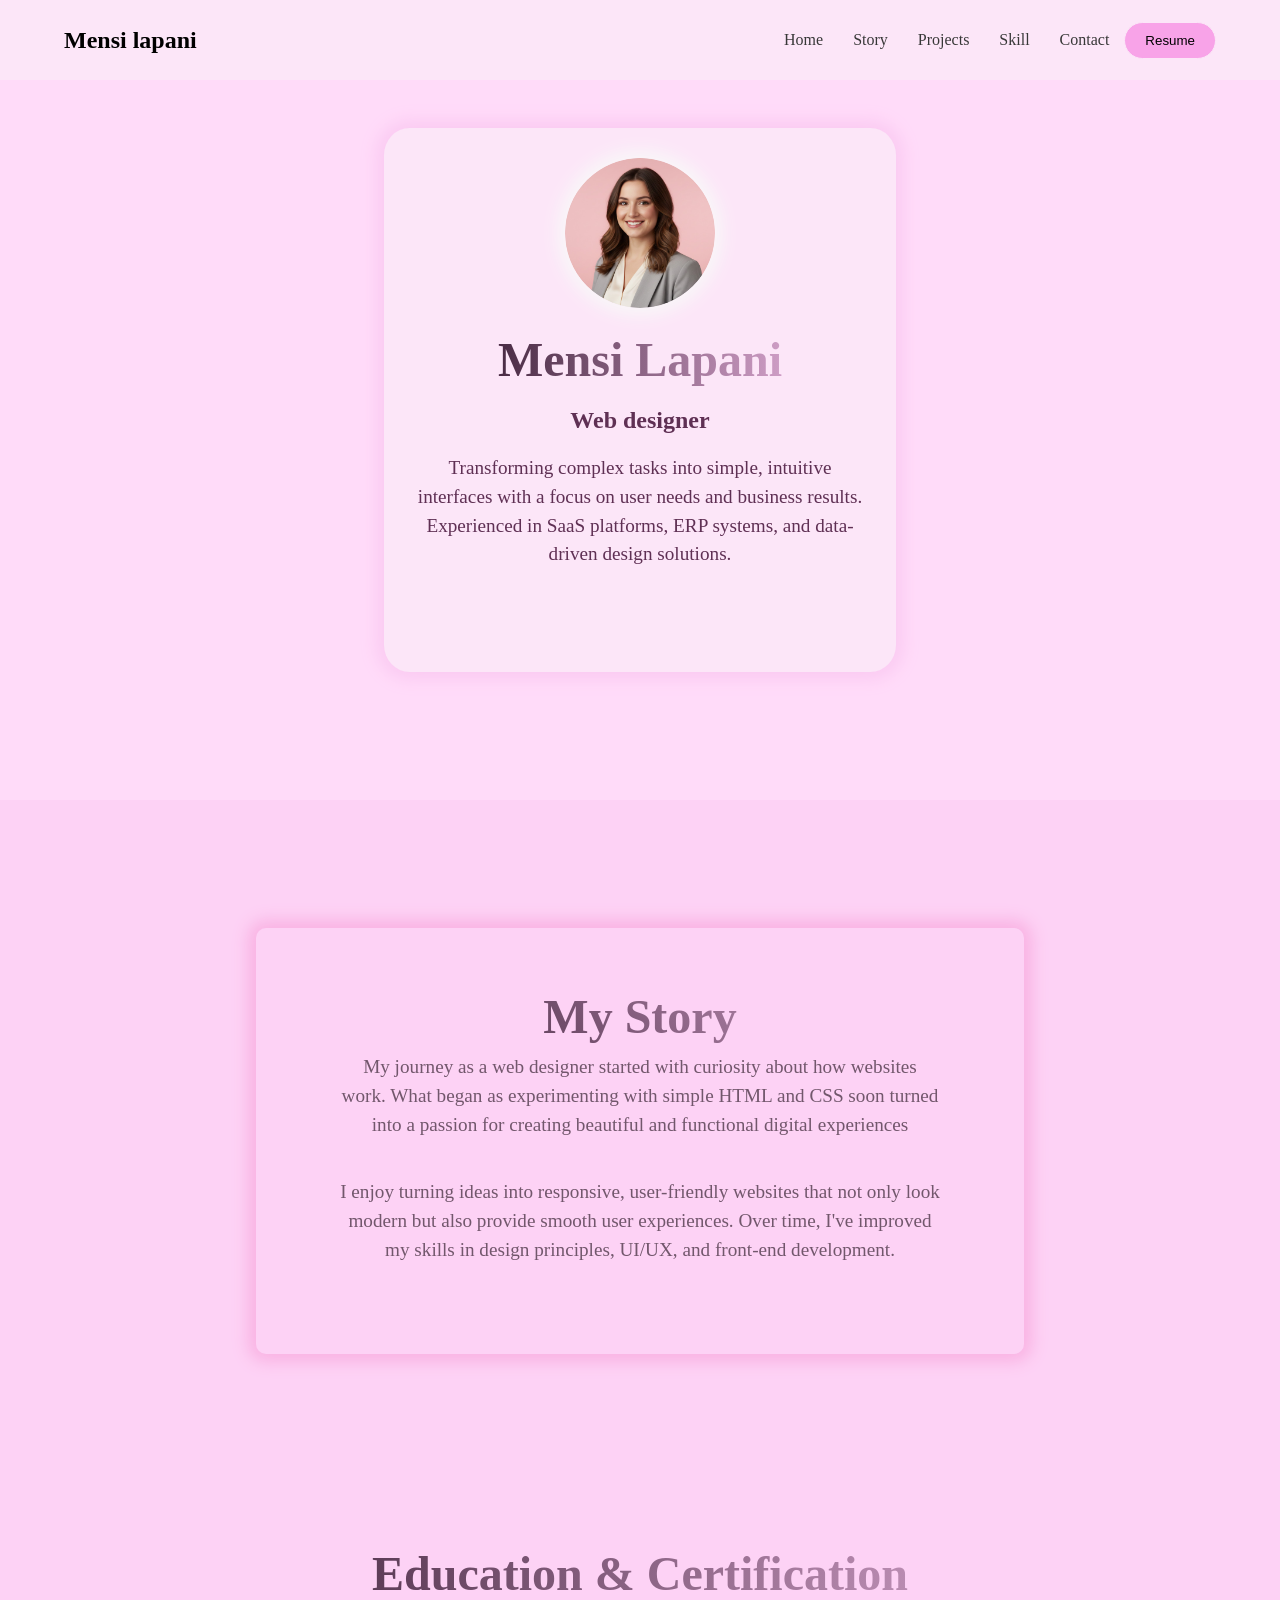
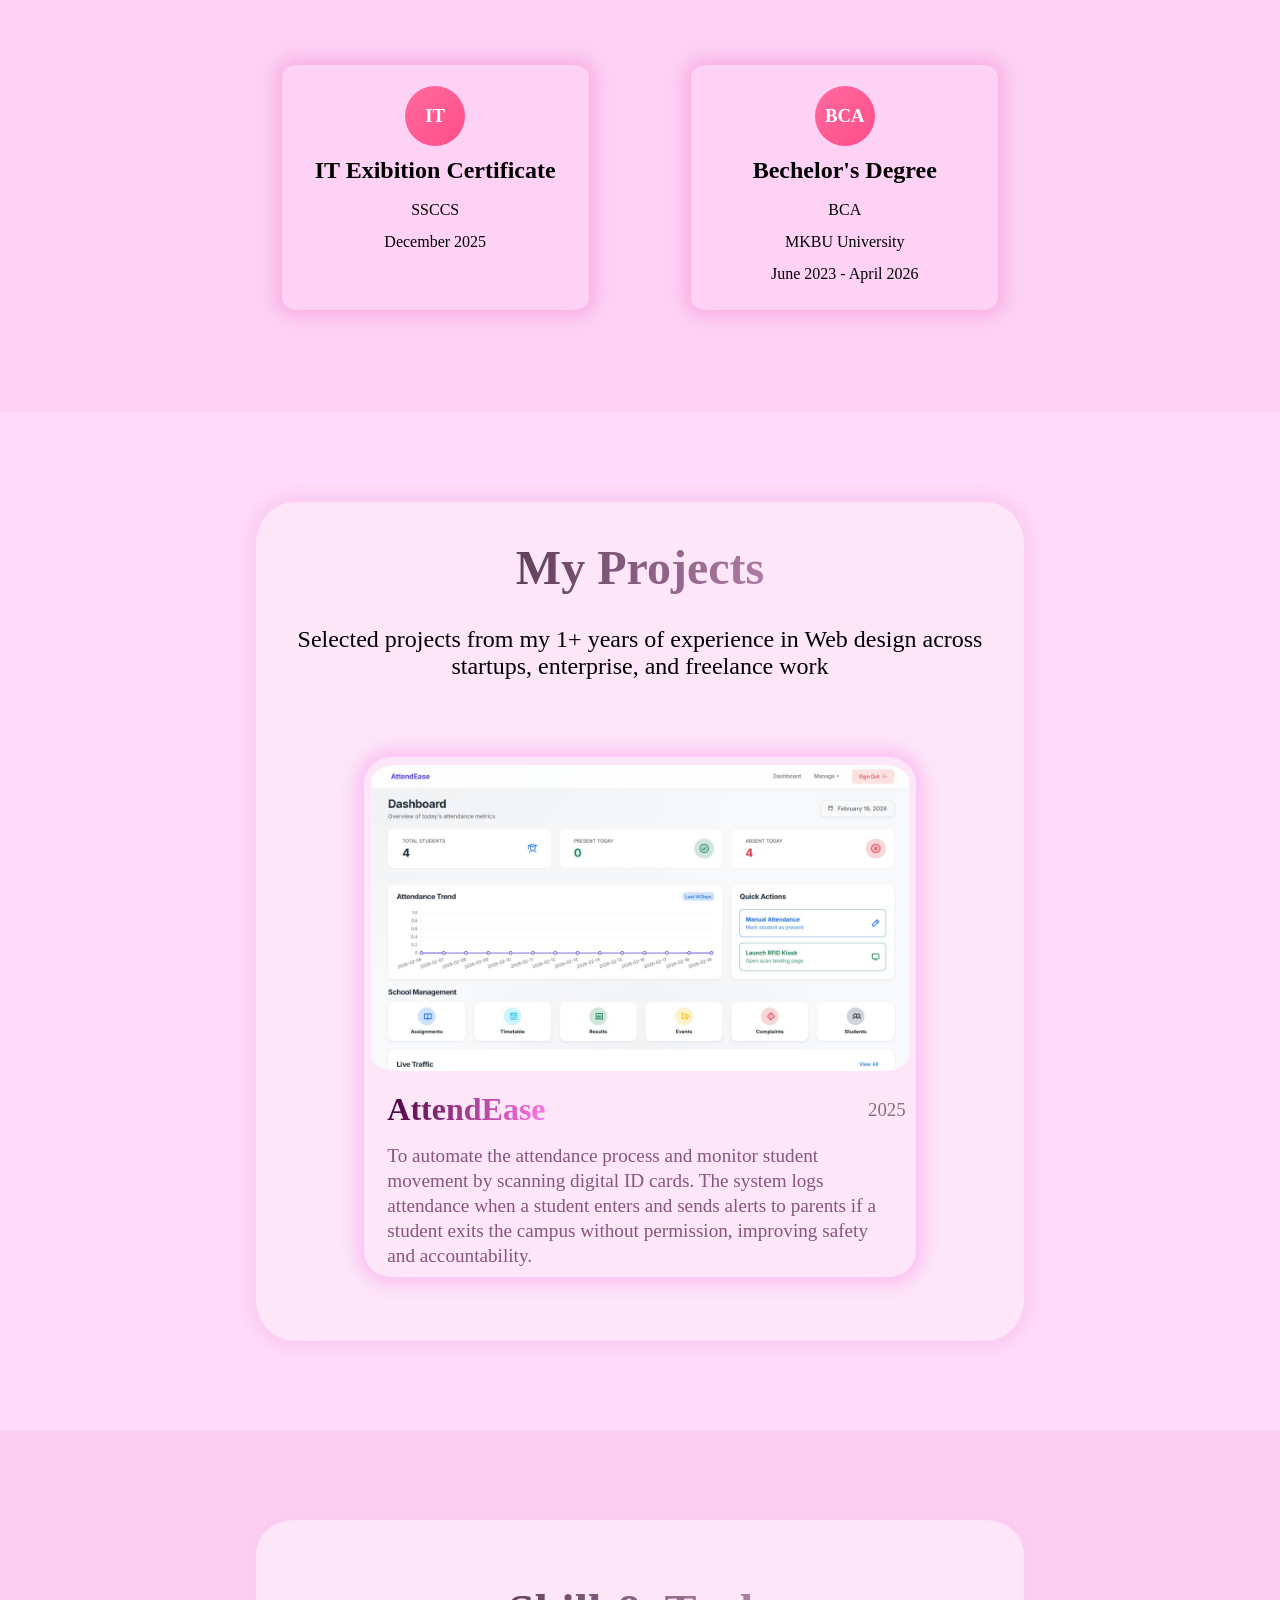
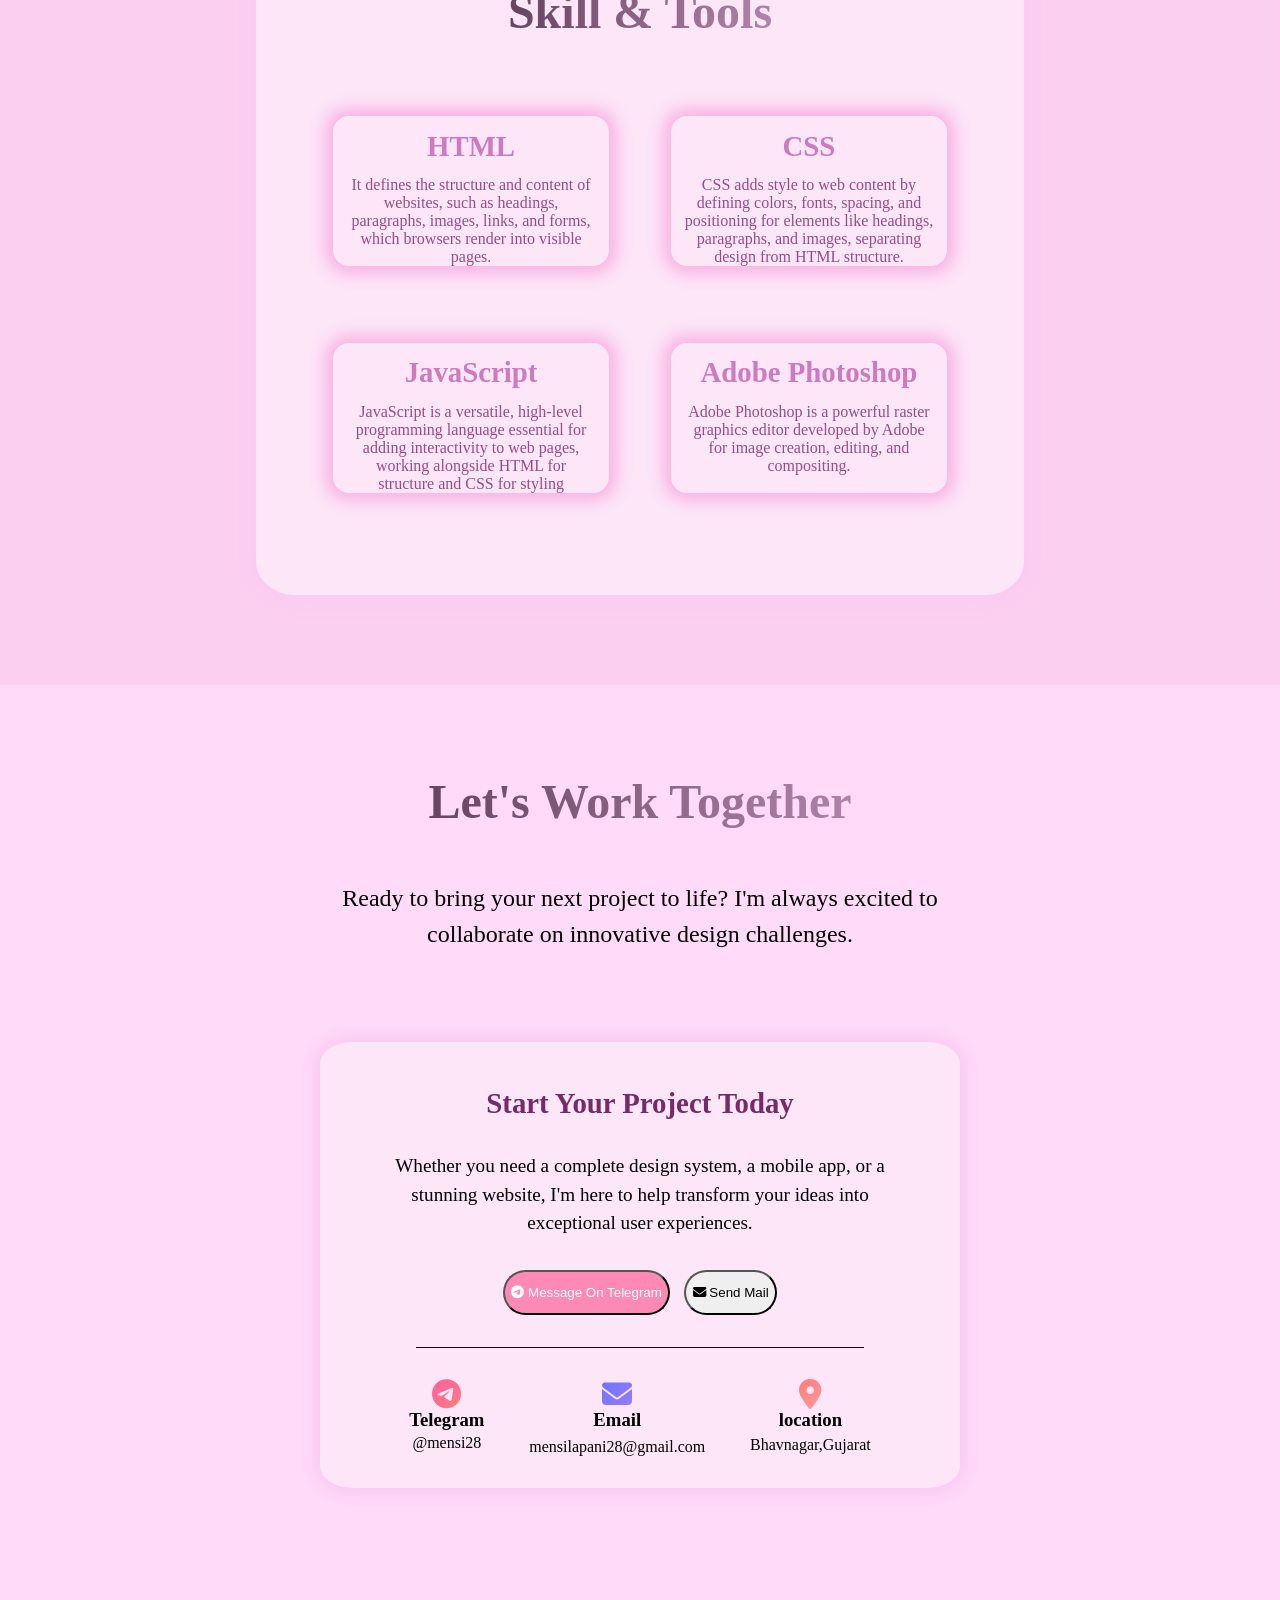
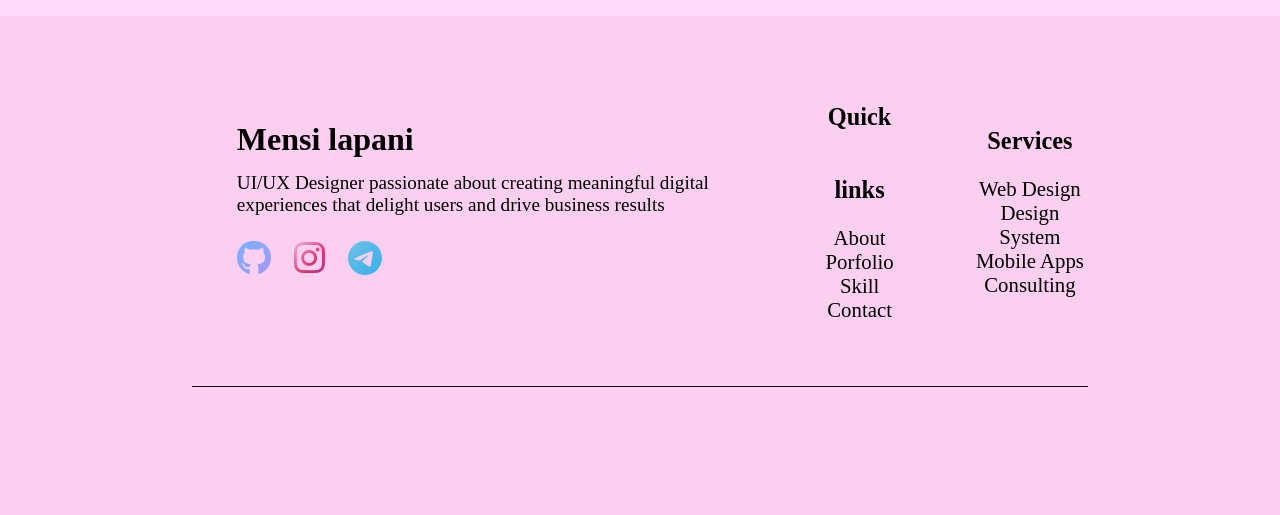
==== commit 0fbe6d11: "portfolio" ====
--- a/index.html
+++ b/index.html
@@ -14,16 +14,21 @@
         <span>
             <h1>Mensi lapani</h1>
         </span>
-        <span>
+        <div class="menu-icon" id="menu-icon">
+            <i class="fa-solid fa-bars"></i>
+        </div>
+        <div class="nav-links" id="nav-links">
             <a href="#home">Home</a>
             <a href="#story">Story</a>
             <a href="#project">Projects</a>
             <a href="#skill">Skill</a>
             <a href="#contact">Contact</a>
             <button id="btn">Resume</button>
-        </span>
-    </div>
-</div>
+        </div>
+    </div>
+</div>
+
+<script src="script.js"></script>
 
 
 <div class="main" id="home">
--- a/design.css
+++ b/design.css
@@ -13,28 +13,47 @@
 .header {
     width: 100%;
     display: flex;
-    justify-content: space-around;
-    align-items: center;
-    margin: 20px;
-    font-size: 100%;
-    /* position: fixed; */
-    /* top: 0; */
+    justify-content: space-between;
+    align-items: center;
     background-color: #fce6f8;
-    height: 10%;
+    height: 80px;
     position: fixed;
-    width: 100%;
-    text-align: center;
-    align-items: center;
+    top: 0;
+    left: 0;
+    z-index: 1000;
     backdrop-filter: blur(10px);
-    margin: 0px 0px 0px 0px;
-}
-
-a{
+    padding: 0 5%;
+    box-sizing: border-box;
+}
+
+.header span h1 {
+    font-size: 1.5rem;
+    white-space: nowrap;
+}
+
+.menu-icon {
+    display: none;
+    font-size: 1.5rem;
+    cursor: pointer;
+    color: #5f3054;
+}
+
+.nav-links {
+    display: flex;
+    align-items: center;
+}
+
+a {
     text-decoration: none;
     color: rgb(56, 56, 56);
-    margin: 20px;
+    margin: 0 15px;
     position: relative;
     font-weight: 300;
+    transition: color 0.3s;
+}
+
+a:hover {
+    color: #f8a3e8;
 }
 
 #btn {
@@ -648,16 +667,175 @@
     -webkit-background-clip: text;
     -webkit-text-fill-color: transparent;
     transition: all 0.3s ease-in-out;
- }
+}
  #insta{
     background: linear-gradient(135deg, #f0b5e2, #E1306C, #833AB4);
     -webkit-background-clip: text;
     -webkit-text-fill-color: transparent;
     transition: all 0.3s ease-in-out;
- }
+}
  #teleg{
     background: linear-gradient(135deg, #6EC1E4, #2AABEE);
     -webkit-background-clip: text;
     -webkit-text-fill-color: transparent;
     transition: all 0.3s ease-in-out;
- }+}
+
+/* Media Queries */
+@media screen and (max-width: 1024px) {
+    .home-text, .skill, .box, .con-detail {
+        width: 80%;
+    }
+    .detail {
+        margin: 0 10%;
+    }
+}
+
+@media screen and (max-width: 768px) {
+    .menu-icon {
+        display: block;
+    }
+
+    .nav-links {
+        display: none;
+        flex-direction: column;
+        position: absolute;
+        top: 80px;
+        left: 0;
+        width: 100%;
+        background-color: #fce6f8;
+        padding: 20px 0;
+        box-shadow: 0 5px 10px rgba(0,0,0,0.1);
+    }
+
+    .nav-links.active {
+        display: flex;
+    }
+
+    .nav-links a {
+        margin: 15px 0;
+        font-size: 1.2rem;
+        display: block;
+        text-align: center;
+    }
+
+    #btn {
+        margin: 10px auto;
+        display: block;
+    }
+
+    .home-text, .skill, .box, .con-detail {
+        width: 90%;
+        padding-bottom: 5%;
+        height: auto;
+    }
+
+    #home {
+        padding: 100px 5% 50px;
+    }
+
+    .home-text > h1 {
+        font-size: 200%;
+    }
+
+    .detail {
+        margin: 0 5%;
+    }
+
+    .detail > h2, .education > h1, .box > h1, .skill > h1, .contact > h1 {
+        font-size: 200%;
+    }
+
+    .certi {
+        flex-direction: column;
+        align-items: center;
+        gap: 20px;
+    }
+
+    .edu {
+        width: 100%;
+    }
+
+    .system {
+        flex-direction: column;
+    }
+
+    .project {
+        width: 95%;
+        margin: 0 auto 20px;
+    }
+
+    .head {
+        flex-direction: column;
+        text-align: left;
+    }
+
+    .head > h3 {
+        margin-left: 3%;
+        padding-top: 0;
+    }
+
+    .box1, .box2 {
+        flex-direction: column;
+        height: auto;
+        gap: 20px;
+        padding: 20px 0;
+    }
+
+    .tools {
+        width: 100%;
+        height: auto;
+        padding: 20px 0;
+    }
+
+    .con-link {
+        flex-direction: column;
+        width: 90%;
+    }
+
+    .footer {
+        flex-direction: column;
+        text-align: center;
+        gap: 30px;
+    }
+
+    .plist {
+        width: 100%;
+        flex-direction: column;
+        gap: 20px;
+    }
+
+    .name {
+        margin-left: 0;
+    }
+
+    .contact > p {
+        margin: 0 10%;
+        font-size: 110%;
+    }
+}
+
+@media screen and (max-width: 480px) {
+    .home-text > h1 {
+        font-size: 180%;
+    }
+    
+    .home-text > p, .detail > p, .project > p {
+        font-size: 100%;
+        padding: 0 15px;
+    }
+
+    .con-detail {
+        width: 95%;
+    }
+
+    .btn1, .btn2 {
+        padding: 10px 20px;
+        display: block;
+        margin: 10px auto;
+    }
+    
+    .btn2 {
+        margin-left: auto;
+    }
+}
